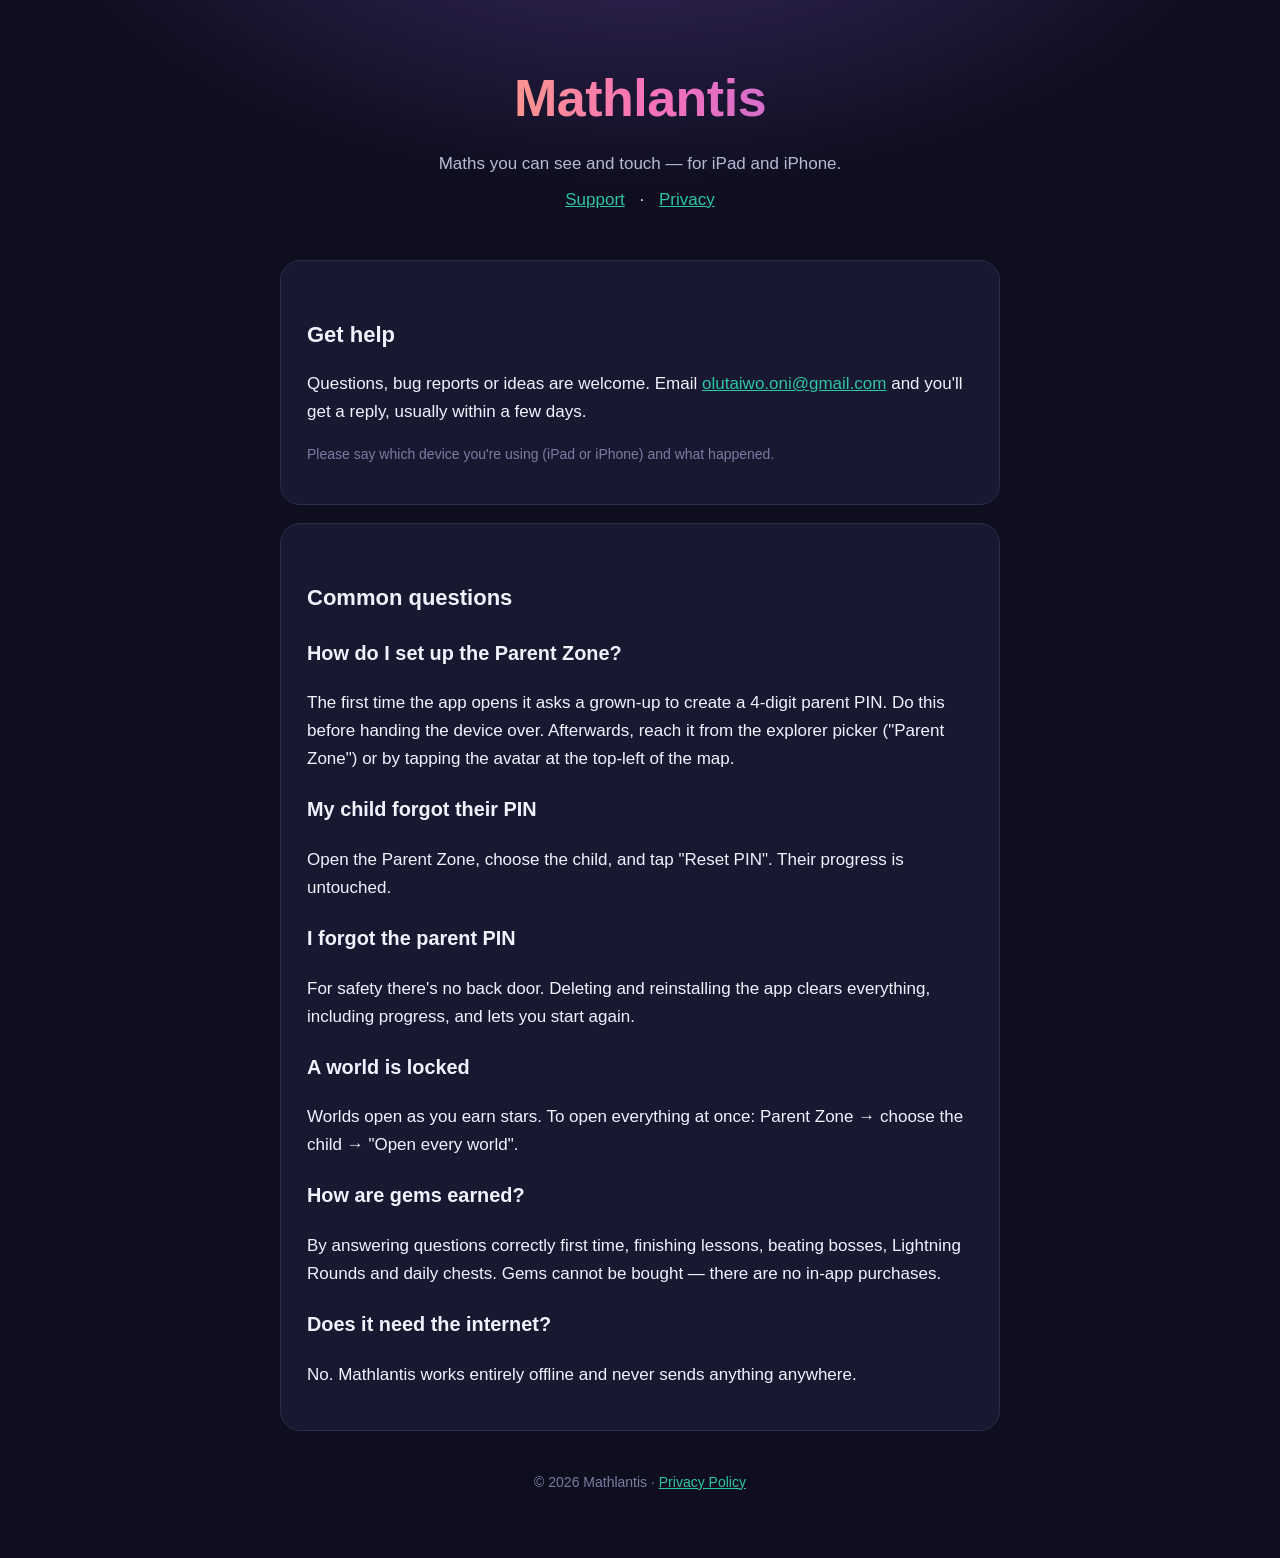
==== index.html @ b23195d5 "Mathlantis support and privacy pages Co-Authored-By: Claude Opus 5 <noreply@anthropic.com>" ====
<!DOCTYPE html>
<html lang="en">
<head>
<meta charset="utf-8">
<meta name="viewport" content="width=device-width, initial-scale=1">
<title>Mathlantis — Support</title>
<meta name="description" content="Mathlantis: maths from fractions to calculus, taught through what it physically means. Support and help.">
<link rel="stylesheet" href="style.css">
</head>
<body>
<div class="wrap">
  <header>
    <h1>Mathlantis</h1>
    <p class="tagline">Maths you can see and touch — for iPad and iPhone.</p>
    <nav><a href="index.html">Support</a> · <a href="privacy.html">Privacy</a></nav>
  </header>

  <div class="card">
    <h2>Get help</h2>
    <p>Questions, bug reports or ideas are welcome. Email
       <a href="mailto:olutaiwo.oni@gmail.com">olutaiwo.oni@gmail.com</a>
       and you'll get a reply, usually within a few days.</p>
    <p class="muted">Please say which device you're using (iPad or iPhone) and what happened.</p>
  </div>

  <div class="card">
    <h2>Common questions</h2>
    <h3>How do I set up the Parent Zone?</h3>
    <p>The first time the app opens it asks a grown-up to create a 4-digit parent PIN. Do this before handing the device over. Afterwards, reach it from the explorer picker ("Parent Zone") or by tapping the avatar at the top-left of the map.</p>

    <h3>My child forgot their PIN</h3>
    <p>Open the Parent Zone, choose the child, and tap "Reset PIN". Their progress is untouched.</p>

    <h3>I forgot the parent PIN</h3>
    <p>For safety there's no back door. Deleting and reinstalling the app clears everything, including progress, and lets you start again.</p>

    <h3>A world is locked</h3>
    <p>Worlds open as you earn stars. To open everything at once: Parent Zone → choose the child → "Open every world".</p>

    <h3>How are gems earned?</h3>
    <p>By answering questions correctly first time, finishing lessons, beating bosses, Lightning Rounds and daily chests. Gems cannot be bought — there are no in-app purchases.</p>

    <h3>Does it need the internet?</h3>
    <p>No. Mathlantis works entirely offline and never sends anything anywhere.</p>
  </div>

  <footer>© 2026 Mathlantis · <a href="privacy.html">Privacy Policy</a></footer>
</div>
</body>
</html>
---- style.css ----
:root {
  --bg: #0e0e1e; --card: #181830; --stroke: #2b2b4d;
  --ink: #f2f2ff; --soft: #b9b9d6; --faint: #7c7ca3;
  --gold: #ffd43f; --pink: #f973b8; --violet: #9460ee; --mint: #2ec4a6;
}
* { box-sizing: border-box; }
body {
  margin: 0; padding: 0 16px 64px;
  background: var(--bg);
  background-image: radial-gradient(900px 500px at 50% -10%, rgba(148,96,238,.35), transparent 70%);
  color: var(--ink);
  font: 17px/1.65 -apple-system, BlinkMacSystemFont, "Segoe UI", Roboto, sans-serif;
}
.wrap { max-width: 720px; margin: 0 auto; }
header { text-align: center; padding: 56px 0 28px; }
h1 {
  font-size: clamp(34px, 7vw, 52px); margin: 0 0 8px; letter-spacing: -.5px;
  background: linear-gradient(90deg, var(--gold), var(--pink), var(--violet));
  -webkit-background-clip: text; background-clip: text; color: transparent;
}
h2 { font-size: 22px; margin: 32px 0 10px; }
.tagline { color: var(--soft); margin: 0; }
.card {
  background: var(--card); border: 1px solid var(--stroke); border-radius: 20px;
  padding: 24px 26px; margin: 18px 0;
}
ul { padding-left: 22px; } li { margin: 8px 0; }
a { color: var(--mint); }
.muted { color: var(--faint); font-size: 14px; }
nav { text-align: center; margin-top: 8px; }
nav a { margin: 0 10px; }
footer { text-align: center; color: var(--faint); font-size: 14px; margin-top: 40px; }
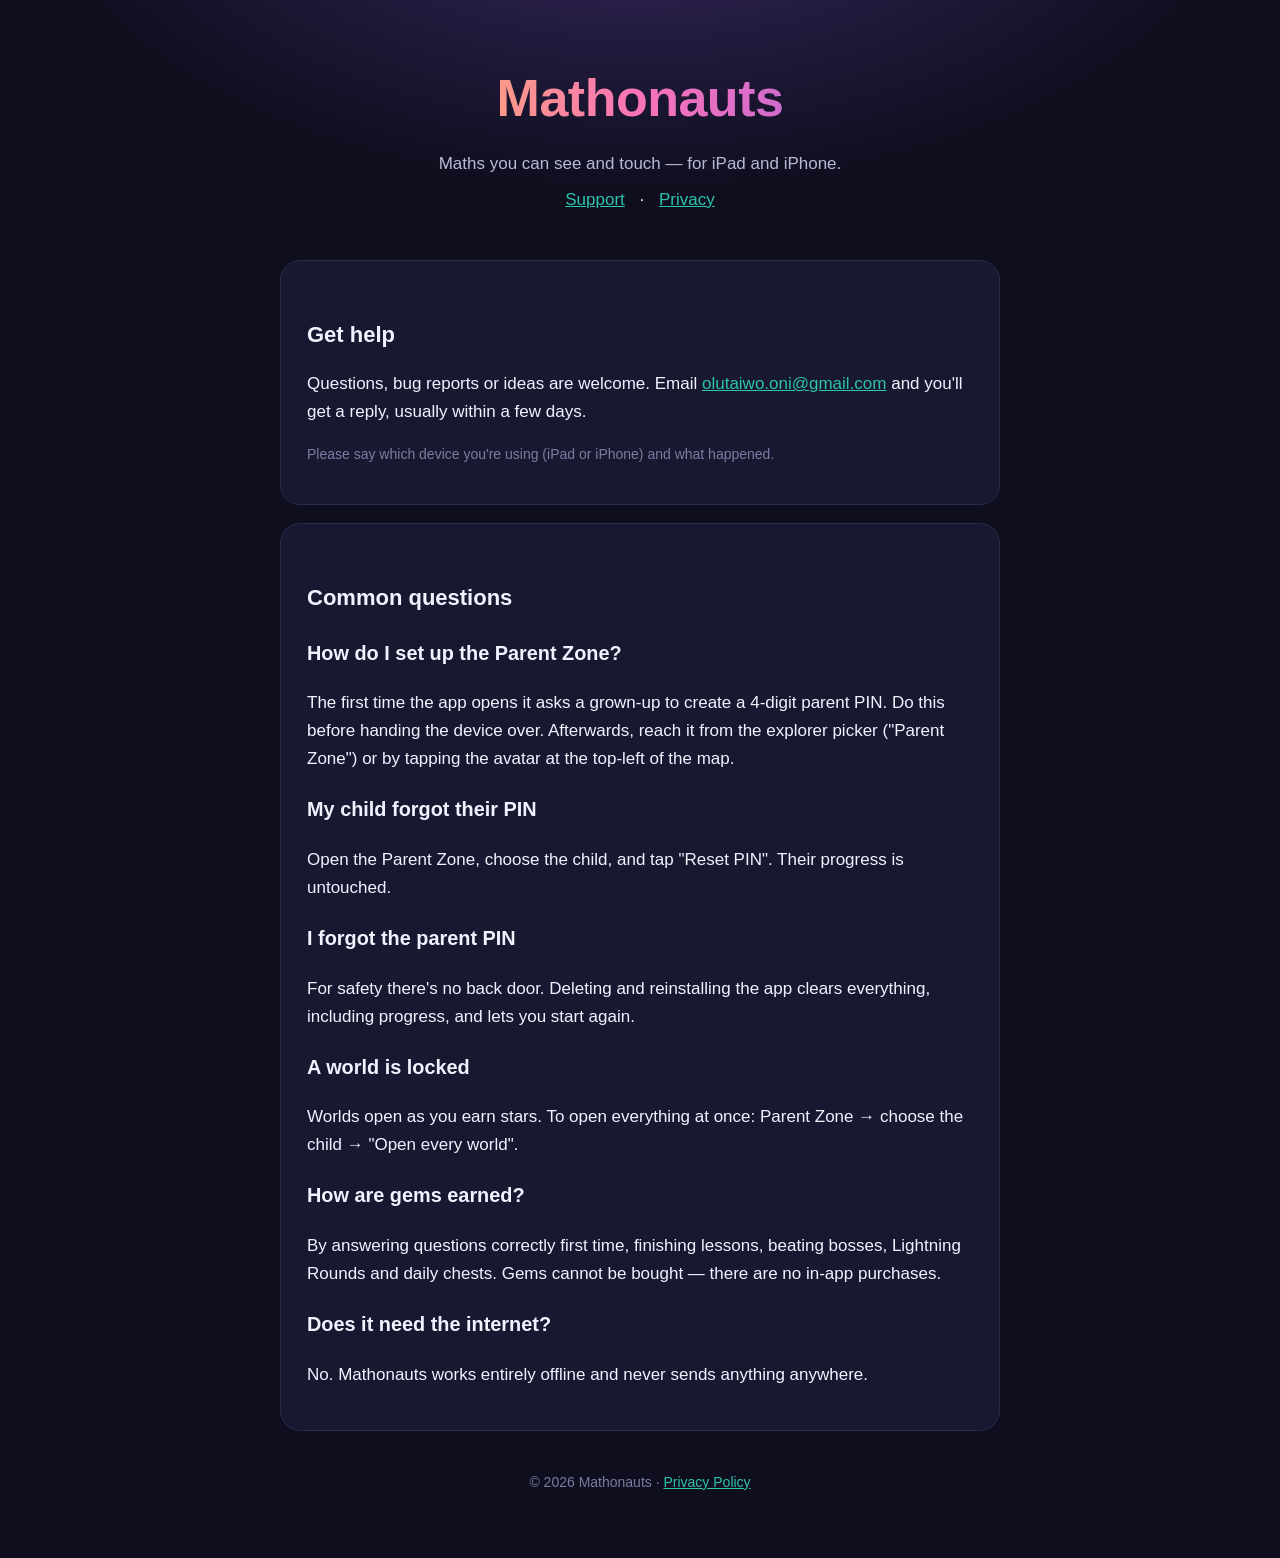
==== commit 36d24cd3: "Rename the app to Mathonauts Co-Authored-By: Claude Opus 5 <noreply@anthropic.com>" ====
--- a/index.html
+++ b/index.html
@@ -3,14 +3,14 @@
 <head>
 <meta charset="utf-8">
 <meta name="viewport" content="width=device-width, initial-scale=1">
-<title>Mathlantis — Support</title>
-<meta name="description" content="Mathlantis: maths from fractions to calculus, taught through what it physically means. Support and help.">
+<title>Mathonauts — Support</title>
+<meta name="description" content="Mathonauts: maths from fractions to calculus, taught through what it physically means. Support and help.">
 <link rel="stylesheet" href="style.css">
 </head>
 <body>
 <div class="wrap">
   <header>
-    <h1>Mathlantis</h1>
+    <h1>Mathonauts</h1>
     <p class="tagline">Maths you can see and touch — for iPad and iPhone.</p>
     <nav><a href="index.html">Support</a> · <a href="privacy.html">Privacy</a></nav>
   </header>
@@ -41,10 +41,10 @@
     <p>By answering questions correctly first time, finishing lessons, beating bosses, Lightning Rounds and daily chests. Gems cannot be bought — there are no in-app purchases.</p>
 
     <h3>Does it need the internet?</h3>
-    <p>No. Mathlantis works entirely offline and never sends anything anywhere.</p>
+    <p>No. Mathonauts works entirely offline and never sends anything anywhere.</p>
   </div>
 
-  <footer>© 2026 Mathlantis · <a href="privacy.html">Privacy Policy</a></footer>
+  <footer>© 2026 Mathonauts · <a href="privacy.html">Privacy Policy</a></footer>
 </div>
 </body>
 </html>
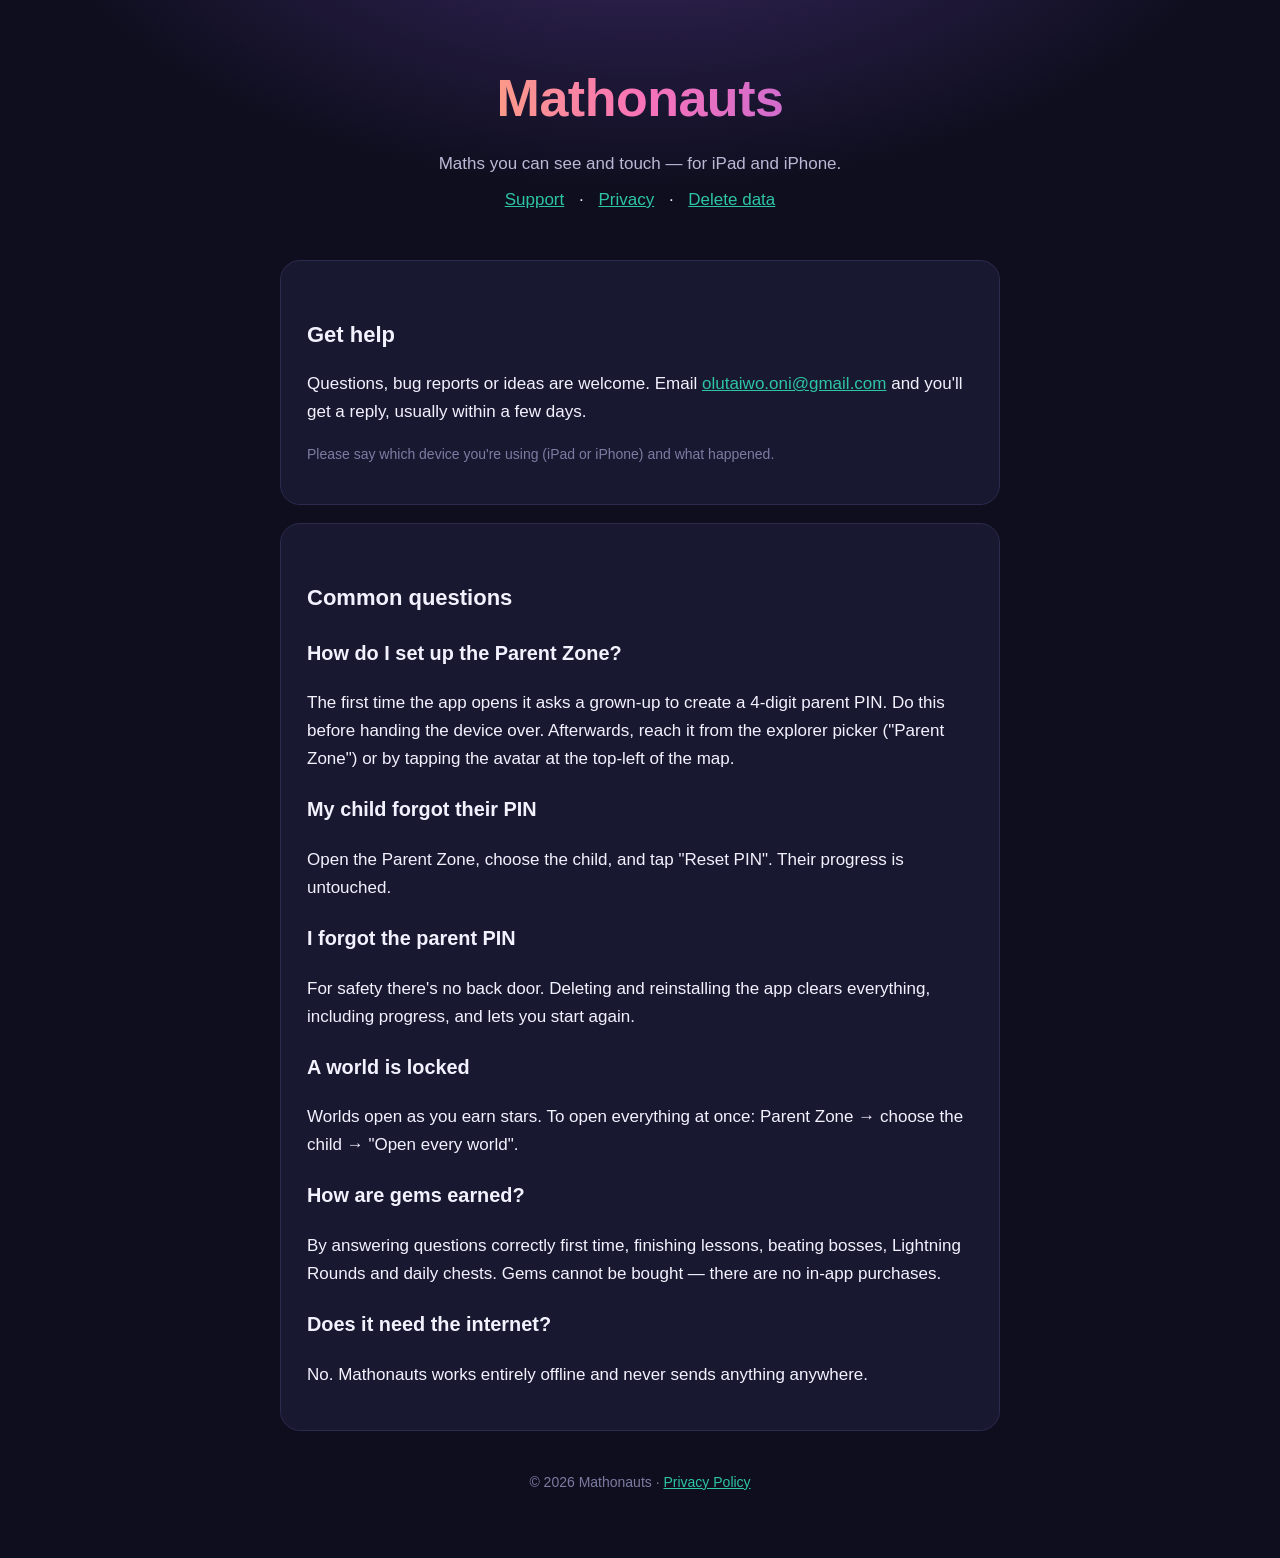
==== commit b7f23634: "Add data deletion page, update privacy for recovery-code backups" ====
--- a/index.html
+++ b/index.html
@@ -12,7 +12,7 @@
   <header>
     <h1>Mathonauts</h1>
     <p class="tagline">Maths you can see and touch — for iPad and iPhone.</p>
-    <nav><a href="index.html">Support</a> · <a href="privacy.html">Privacy</a></nav>
+    <nav><a href="index.html">Support</a> · <a href="privacy.html">Privacy</a> · <a href="delete-data.html">Delete data</a></nav>
   </header>
 
   <div class="card">
